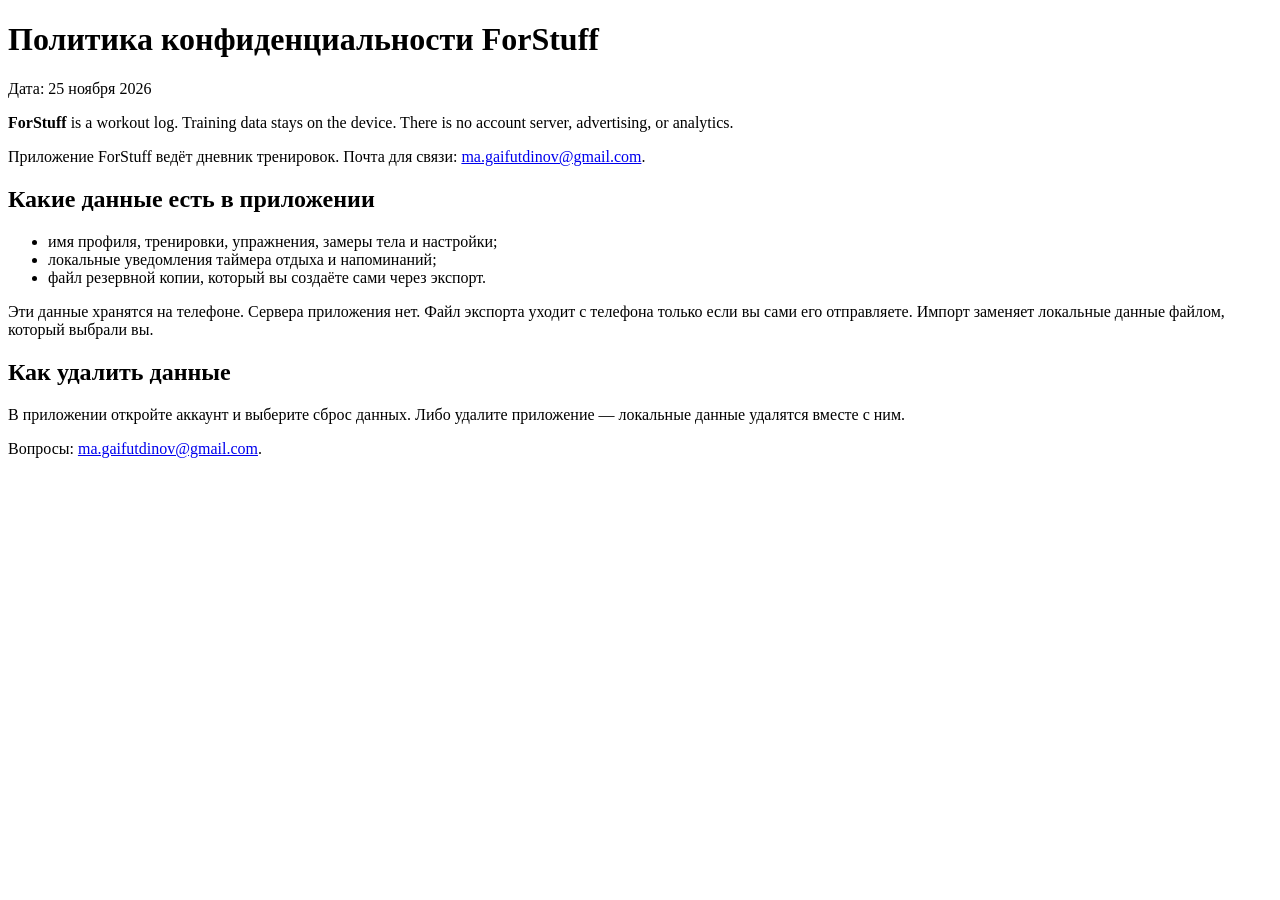
==== privacy/index.html @ 4c8234e0 "Publish the ForStuff privacy policy and support page." ====
<!DOCTYPE html>
<html lang="ru">
<head>
  <meta charset="utf-8">
  <meta name="viewport" content="width=device-width, initial-scale=1">
  <title>ForStuff — политика конфиденциальности</title>
</head>
<body>
  <h1>Политика конфиденциальности ForStuff</h1>
  <p>Дата: 25 ноября 2026</p>
  <p><strong>ForStuff</strong> is a workout log. Training data stays on the device. There is no account server, advertising, or analytics.</p>
  <p>Приложение ForStuff ведёт дневник тренировок. Почта для связи: <a href="mailto:ma.gaifutdinov@gmail.com">ma.gaifutdinov@gmail.com</a>.</p>
  <h2>Какие данные есть в приложении</h2>
  <ul>
    <li>имя профиля, тренировки, упражнения, замеры тела и настройки;</li>
    <li>локальные уведомления таймера отдыха и напоминаний;</li>
    <li>файл резервной копии, который вы создаёте сами через экспорт.</li>
  </ul>
  <p>Эти данные хранятся на телефоне. Сервера приложения нет. Файл экспорта уходит с телефона только если вы сами его отправляете. Импорт заменяет локальные данные файлом, который выбрали вы.</p>
  <h2>Как удалить данные</h2>
  <p>В приложении откройте аккаунт и выберите сброс данных. Либо удалите приложение — локальные данные удалятся вместе с ним.</p>
  <p>Вопросы: <a href="mailto:ma.gaifutdinov@gmail.com">ma.gaifutdinov@gmail.com</a>.</p>
</body>
</html>
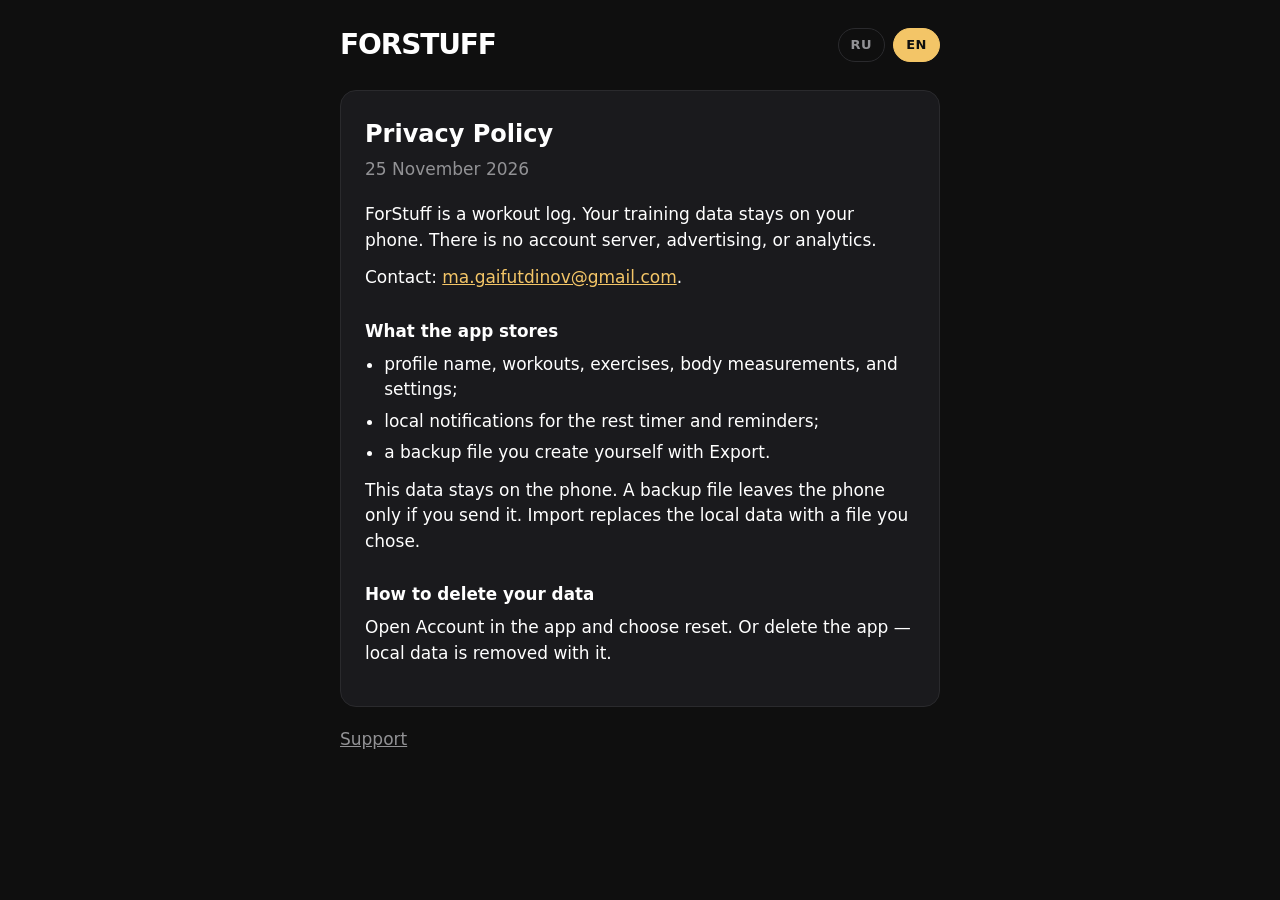
==== commit d1a7a90a: "Style the legal pages and add English copy." ====
--- a/privacy/index.html
+++ b/privacy/index.html
@@ -4,21 +4,62 @@
   <meta charset="utf-8">
   <meta name="viewport" content="width=device-width, initial-scale=1">
   <title>ForStuff — политика конфиденциальности</title>
+  <link rel="stylesheet" href="../style.css">
+  <script>
+    (function () {
+      var saved = null;
+      try { saved = localStorage.getItem("forstuff-lang"); } catch (e) {}
+      var nav = (navigator.language || "ru").toLowerCase();
+      document.documentElement.lang = saved || (nav.indexOf("en") === 0 ? "en" : "ru");
+    })();
+  </script>
 </head>
 <body>
-  <h1>Политика конфиденциальности ForStuff</h1>
-  <p>Дата: 25 ноября 2026</p>
-  <p><strong>ForStuff</strong> is a workout log. Training data stays on the device. There is no account server, advertising, or analytics.</p>
-  <p>Приложение ForStuff ведёт дневник тренировок. Почта для связи: <a href="mailto:ma.gaifutdinov@gmail.com">ma.gaifutdinov@gmail.com</a>.</p>
-  <h2>Какие данные есть в приложении</h2>
-  <ul>
-    <li>имя профиля, тренировки, упражнения, замеры тела и настройки;</li>
-    <li>локальные уведомления таймера отдыха и напоминаний;</li>
-    <li>файл резервной копии, который вы создаёте сами через экспорт.</li>
-  </ul>
-  <p>Эти данные хранятся на телефоне. Сервера приложения нет. Файл экспорта уходит с телефона только если вы сами его отправляете. Импорт заменяет локальные данные файлом, который выбрали вы.</p>
-  <h2>Как удалить данные</h2>
-  <p>В приложении откройте аккаунт и выберите сброс данных. Либо удалите приложение — локальные данные удалятся вместе с ним.</p>
-  <p>Вопросы: <a href="mailto:ma.gaifutdinov@gmail.com">ma.gaifutdinov@gmail.com</a>.</p>
+  <div class="wrap">
+    <header class="top">
+      <p class="mark">FORSTUFF</p>
+      <div class="lang" role="group" aria-label="Language">
+        <button type="button" data-set-lang="ru">RU</button>
+        <button type="button" data-set-lang="en">EN</button>
+      </div>
+    </header>
+    <main>
+      <article data-copy="ru" data-title="ForStuff — политика конфиденциальности">
+        <h1>Политика конфиденциальности</h1>
+        <p class="date">25 ноября 2026</p>
+        <p>ForStuff ведёт дневник тренировок. Данные остаются на телефоне. Сервера аккаунтов, рекламы и аналитики нет.</p>
+        <p>Почта для связи: <a href="mailto:ma.gaifutdinov@gmail.com">ma.gaifutdinov@gmail.com</a>.</p>
+        <h2>Какие данные есть в приложении</h2>
+        <ul>
+          <li>имя профиля, тренировки, упражнения, замеры тела и настройки;</li>
+          <li>локальные уведомления таймера отдыха и напоминаний;</li>
+          <li>файл резервной копии, который вы создаёте сами через экспорт.</li>
+        </ul>
+        <p>Эти данные хранятся на телефоне. Файл экспорта уходит с телефона только если вы сами его отправляете. Импорт заменяет локальные данные файлом, который выбрали вы.</p>
+        <h2>Как удалить данные</h2>
+        <p>В приложении откройте аккаунт и выберите сброс данных. Либо удалите приложение — локальные данные удалятся вместе с ним.</p>
+      </article>
+      <article data-copy="en" data-title="ForStuff — Privacy Policy">
+        <h1>Privacy Policy</h1>
+        <p class="date">25 November 2026</p>
+        <p>ForStuff is a workout log. Your training data stays on your phone. There is no account server, advertising, or analytics.</p>
+        <p>Contact: <a href="mailto:ma.gaifutdinov@gmail.com">ma.gaifutdinov@gmail.com</a>.</p>
+        <h2>What the app stores</h2>
+        <ul>
+          <li>profile name, workouts, exercises, body measurements, and settings;</li>
+          <li>local notifications for the rest timer and reminders;</li>
+          <li>a backup file you create yourself with Export.</li>
+        </ul>
+        <p>This data stays on the phone. A backup file leaves the phone only if you send it. Import replaces the local data with a file you chose.</p>
+        <h2>How to delete your data</h2>
+        <p>Open Account in the app and choose reset. Or delete the app — local data is removed with it.</p>
+      </article>
+    </main>
+    <footer>
+      <a data-copy="ru" href="../support/">Поддержка</a>
+      <a data-copy="en" href="../support/">Support</a>
+    </footer>
+  </div>
+  <script src="../lang.js"></script>
 </body>
 </html>
--- a/style.css
+++ b/style.css
@@ -0,0 +1,133 @@
+:root {
+  color-scheme: dark;
+  --bg: #0f0f0f;
+  --card: #1a1a1d;
+  --text: #ffffff;
+  --muted: #929295;
+  --line: #2a2a2d;
+  --accent: #f3c567;
+  --accent-ink: #0f0f0f;
+}
+
+* {
+  box-sizing: border-box;
+}
+
+html,
+body {
+  margin: 0;
+  background: var(--bg);
+  color: var(--text);
+}
+
+body {
+  font-family: system-ui, -apple-system, "Segoe UI", sans-serif;
+  font-size: 17px;
+  line-height: 1.5;
+  min-height: 100vh;
+}
+
+.wrap {
+  max-width: 40rem;
+  margin: 0 auto;
+  padding: 28px 20px 64px;
+}
+
+.top {
+  display: flex;
+  align-items: center;
+  justify-content: space-between;
+  gap: 16px;
+  margin-bottom: 28px;
+}
+
+.mark {
+  margin: 0;
+  font-weight: 700;
+  font-size: 28px;
+  letter-spacing: -0.04em;
+  line-height: 1;
+}
+
+.lang {
+  display: flex;
+  gap: 8px;
+}
+
+.lang button {
+  appearance: none;
+  border: 1px solid var(--line);
+  background: transparent;
+  color: var(--muted);
+  border-radius: 999px;
+  padding: 6px 12px;
+  font: inherit;
+  font-size: 13px;
+  font-weight: 700;
+  letter-spacing: 0.04em;
+  cursor: pointer;
+}
+
+.lang button.is-on {
+  background: var(--accent);
+  border-color: var(--accent);
+  color: var(--accent-ink);
+}
+
+main {
+  background: var(--card);
+  border: 1px solid var(--line);
+  border-radius: 16px;
+  padding: 28px 24px;
+}
+
+h1 {
+  font-size: 1.5rem;
+  line-height: 1.25;
+  margin: 0 0 8px;
+  font-weight: 700;
+}
+
+.date,
+.lead {
+  color: var(--muted);
+}
+
+.date {
+  margin: 0 0 20px;
+}
+
+h2 {
+  font-size: 1.05rem;
+  margin: 28px 0 8px;
+}
+
+p {
+  margin: 0 0 12px;
+}
+
+ul {
+  margin: 0 0 12px;
+  padding-left: 1.2rem;
+}
+
+li {
+  margin: 6px 0;
+}
+
+a {
+  color: var(--accent);
+}
+
+footer {
+  margin-top: 20px;
+}
+
+footer a {
+  color: var(--muted);
+}
+
+html[lang="ru"] [data-copy="en"],
+html[lang="en"] [data-copy="ru"] {
+  display: none;
+}
